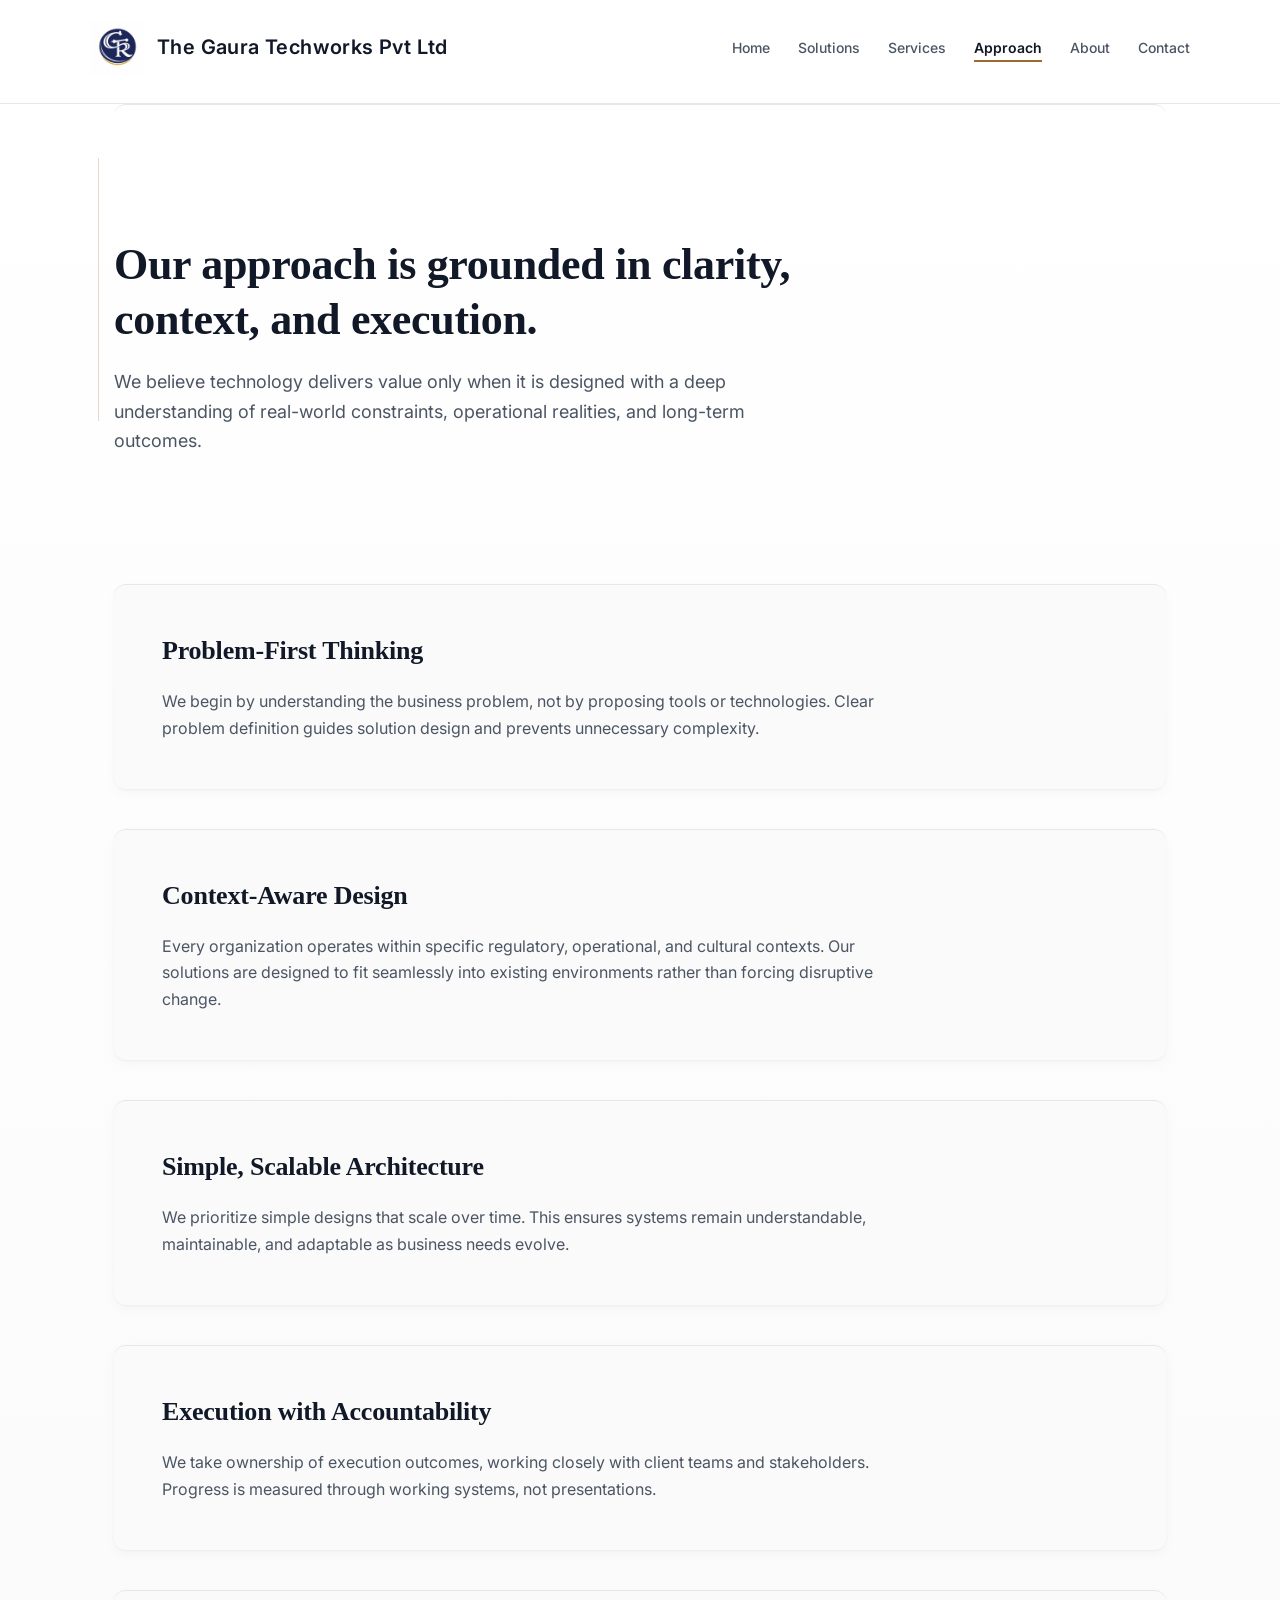
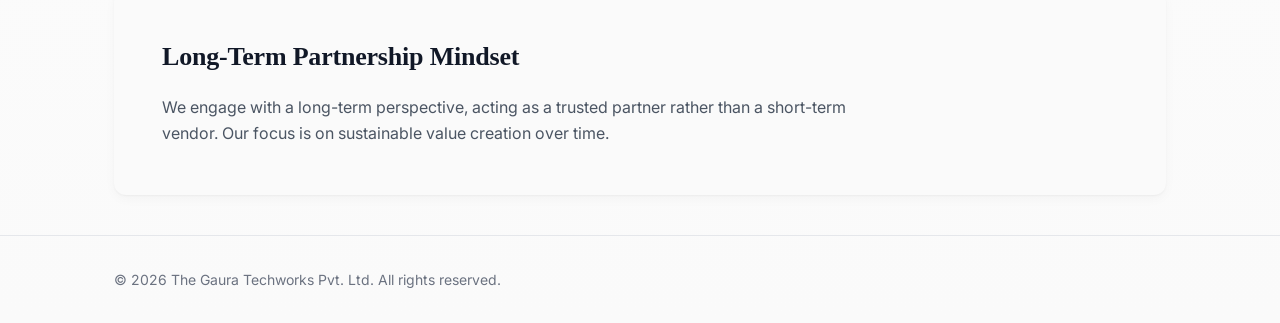
==== pages/approach.html @ e9a88109 "Initial static website commit" ====
<!DOCTYPE html>
<html lang="en">

<head>
    <meta charset="UTF-8" />
    <meta name="viewport" content="width=device-width, initial-scale=1.0" />
    <title>Our Approach | The Gaura Techworks</title>
    <link rel="icon" type="image/png" sizes="32x32" href="../images/favicon/tgr-favicon.png">
    <link rel="icon" type="image/png" sizes="16x16" href="../images/favicon/tgr-favicon.png">
    <link rel="apple-touch-icon" href="../images/favicon/apple-touch-icon.png">
    <link rel="preconnect" href="https://fonts.googleapis.com">
    <link rel="preconnect" href="https://fonts.gstatic.com" crossorigin>
    <link href="https://fonts.googleapis.com/css2?family=Inter:wght@400;500;600&display=swap" rel="stylesheet">
    <link rel="stylesheet" href="../css/styles.css">
    <script src="../scripts/common.js" defer></script>
</head>

<body class="page-approach">

    <!-- Header / Navigation -->
    <header>
        <div class="container nav">
            <!--div class="logo">The Gaura Techworks</div-->
            <a href="../index.html" class="brand">
                <img src="../images/thegaura-logo.png" alt="Gaura logo" class="brand-mark">
                <span class="brand-name">The Gaura Techworks Pvt Ltd</span>
            </a>
            <nav class="nav-links">
                <a href="../index.html">Home</a>
                <a href="solutions.html">Solutions</a>
                <a href="services.html">Services</a>
                <a href="approach.html" class="active">Approach</a>
                <a href="about.html">About</a>
                <a href="contact.html">Contact</a>
            </nav>

        </div>
    </header>

    <!-- Hero -->
    <main class="container">
    
        <section class="hero">
            <h1>Our approach is grounded in clarity, context, and execution.</h1>
            <p>
                We believe technology delivers value only when it is designed with a deep
                understanding of real-world constraints, operational realities, and long-term
                outcomes.
            </p>
        </section>
    
        <section>
            <h2>Problem-First Thinking</h2>
            <p>
                We begin by understanding the business problem, not by proposing tools or
                technologies. Clear problem definition guides solution design and prevents
                unnecessary complexity.
            </p>
        </section>
    
        <section>
            <h2>Context-Aware Design</h2>
            <p>
                Every organization operates within specific regulatory, operational, and
                cultural contexts. Our solutions are designed to fit seamlessly into existing
                environments rather than forcing disruptive change.
            </p>
        </section>
    
        <section>
            <h2>Simple, Scalable Architecture</h2>
            <p>
                We prioritize simple designs that scale over time. This ensures systems remain
                understandable, maintainable, and adaptable as business needs evolve.
            </p>
        </section>
    
        <section>
            <h2>Execution with Accountability</h2>
            <p>
                We take ownership of execution outcomes, working closely with client teams and
                stakeholders. Progress is measured through working systems, not presentations.
            </p>
        </section>
    
        <section>
            <h2>Long-Term Partnership Mindset</h2>
            <p>
                We engage with a long-term perspective, acting as a trusted partner rather than
                a short-term vendor. Our focus is on sustainable value creation over time.
            </p>
        </section>
    
    </main>



    <!-- Footer -->
    <footer>
        <div class="container">
            © 2026 The Gaura Techworks Pvt. Ltd. All rights reserved.
        </div>
    </footer>

</body>

</html>
---- css/styles.css ----
/* -------- Base Reset -------- */
:root {
  --gaura-text-primary: #111827;     /* Authority */
  --gaura-text-secondary: #4b5563;   /* Calm */
  --gaura-accent: #9A6A2F;           /* Earthy gold */
  --gaura-border: #e5e7eb;           /* Soft structure */
  --gaura-bg-soft: #fafafa;          /* Very light neutral */
}

* {
    margin: 0;
    padding: 0;
    box-sizing: border-box;
}

body {
  background-color: #ffffff;
  /*background-image:
    linear-gradient(to right, rgba(0,0,0,0.01) 1px, transparent 1px),
    linear-gradient(to bottom, rgba(0,0,0,0.01) 1px, transparent 1px);
  background-size: 48px 48px;*/
  background: linear-gradient(#ffffff, #fafafa);
  font-family: 'Inter', -apple-system, BlinkMacSystemFont, "Segoe UI", Roboto, Arial, sans-serif;
  font-size: 16px;
  line-height: 1.65;
  color: var(--gaura-text-secondary);
}

body.scrolled header {
  box-shadow: 0 2px 8px rgba(0, 0, 0, 0.06);
}

main {
  padding-top: 24px;
}

a {
    text-decoration: none;
    color: inherit;
}

/* -------- Layout -------- */
.container {
    max-width: 1100px;
    margin: 0 auto;
    padding: 0 24px;
}

header {
    border-bottom: 1px solid #e5e7eb;
    padding-bottom: 8px;
    transition: box-shadow 0.2s ease;
}

header {
  position: sticky;
  top: 0;
  z-index: 1000;
  background-color: #ffffff;
  border-bottom: 1px solid var(--gaura-border);
}

.header-inner {
  display: flex;
  align-items: center;
  justify-content: space-between;
}

.brand {
  display: flex;
  align-items: center; /* key change */
  gap: 12px;
}

.brand-mark {
  height: 55px;      /* 👈 primary control */
  width: auto;       /* maintains aspect ratio */
  flex-shrink: 0;    /* prevents squishing */
}

.brand-name {
  font-family: 'Inter', -apple-system, BlinkMacSystemFont, "Segoe UI", Roboto, Arial, sans-serif;
  font-size: 20px;        /* slightly smaller, more precise */
  font-weight: 600;
  letter-spacing: 0.02em;
  color: var(--gaura-text-primary);
  white-space: nowrap;
}

.logo {
    font-size: 20px;
    font-weight: 600;
    letter-spacing: 0.3px;
}

/* ------ nav links --------*/
.nav {
    display: flex;
    justify-content: space-between;
    align-items: center;
    padding: 20px 0;
}

.nav-links a {
    margin-left: 24px;
    font-size: 14px;
    color: #374151;
}

.nav-links a:hover {
    color: #111827;
}

.nav-links a {
  position: relative;
  color: var(--gaura-text-secondary);
}

.nav-links a.active {
  color: var(--gaura-text-primary);
  font-weight: 600;
}

.nav-links a.active::after {
  content: "";
  position: absolute;
  left: 0;
  bottom: -6px;
  width: 100%;
  height: 2px;
  background-color: var(--gaura-accent);
}

/* -------- Hero -------- */
.hero {
  padding: 88px 0 72px;
  position: relative;
}

.hero {
  padding: 120px 0 88px;
  margin-bottom: 24px;
}

.hero::before {
  content: "";
  position: absolute;
  left: -16px;
  top: 12%;
  width: 1px;
  height: 60%;
  background-color: var(--gaura-accent);
  opacity: 0.25;
}

.hero h1 {
  font-size: 40px;
  font-weight: 600;
  max-width: 720px;
  letter-spacing: -0.3px;
}

.hero h1 {
  font-size: 44px;
  max-width: 760px;
  margin-top: 12px;
}

.hero p {
  margin-top: 20px;
  max-width: 640px;
  font-size: 18px;
  color: var(--gaura-text-secondary);
}

.home-hero {
  display: grid;
  grid-template-columns: 1.2fr 1fr;
  align-items: center;
  gap: 60px;
  min-height: 85vh;
  padding: 80px 0;
}

.hero-title {
  font-family: "Inter", sans-serif;
  font-size: clamp(52px, 6vw, 76px);
  font-weight: 700;
  line-height: 1.05;
  letter-spacing: 0.04em;
  margin-bottom: 24px;
  text-transform: uppercase;
}

.hero-title::after {
  content: "";
  display: block;
  width: 64px;
  height: 3px;
  background: var(--gaura-accent);
  margin-top: 18px;
}


.hero-tagline {
  font-family: "Source Serif 4", serif;
  font-size: 22px;
  font-weight: 500;
  margin-bottom: 20px;
  max-width: 560px;
}

.hero-description {
  font-size: 16px;
  line-height: 1.6;
  color: #4b5563; /* neutral grey */
  max-width: 560px;
}

.hero-visual {
  display: flex;
  justify-content: center;
  align-items: center;
}

.hero-svg {
  width: 100%;
  max-width: 520px;
  height: auto;
  opacity: 0.9;
}

/* -------- Section -------- */
section {
  padding: 72px 0;
  border-top: 1px solid var(--gaura-border);
}

section {
  position: relative;
}
/*
section:not(.hero)::after {
  content: "";
  position: absolute;
  bottom: 0;
  left: 0;
  width: 64px;
  height: 1px;
  background-color: var(--gaura-border);
}
*/
section:nth-of-type(even) {
  background-color: var(--gaura-bg-soft);
}


section h2 {
  font-size: 26px;
  font-weight: 600;
  margin-bottom: 20px;
  letter-spacing: -0.2px;
  position: relative;
  margin-top: 0;
}

/* section h2::after {
  content: "";
  display: block;
  width: 36px;
  height: 2px;
  background-color: var(--gaura-accent);
  margin-top: 8px;
} */

section p {
    max-width: 720px;
    color: #4b5563;
}

section {
  background-color: #fafafa;               /* soft neutral */
  padding: 48px 48px;
  margin: 40px 0;
  border-radius: 12px;
  box-shadow: 
    0 1px 2px rgba(0, 0, 0, 0.04),
    0 4px 12px rgba(0, 0, 0, 0.03);
}

section.hero {
  background-color: transparent;
  box-shadow: none;
  padding: 120px 0 88px;
  margin: 0;
}

section:not(.hero):hover {
  box-shadow:
    0 2px 4px rgba(0, 0, 0, 0.05),
    0 8px 20px rgba(0, 0, 0, 0.05);
}

.section-title {
  display: flex;
  align-items: center;
  gap: 12px;
  margin-bottom: 12px;
}

.section-text {
  display: flex;
  flex-direction: column;
}

.section-text::after {
  content: "";
  width: 36px;
  height: 2px;
  background-color: var(--gaura-accent);
  margin-top: 8px;
}

.section-icon {
  font-size: 18px;
  color: var(--gaura-accent);
  margin-top: 4px; /* aligns with text baseline */
}

/* -------- Cards -------- */
.grid {
    display: grid;
    grid-template-columns: repeat(auto-fit, minmax(260px, 1fr));
    gap: 24px;
    margin-top: 32px;
}

.card {
  padding: 28px;
  border: 1px solid var(--gaura-border);
  border-left: 3px solid var(--gaura-accent);
  border-radius: 10px;
  background-color: #ffffff;
}

.card:hover {
  transform: translateY(-2px);
  box-shadow: 0 8px 24px rgba(0,0,0,0.06);
}

.card h3 {
    font-size: 18px;
    margin-bottom: 8px;
}

.card p {
    font-size: 14px;
    color: #4b5563;
}

/* -------- Footer -------- */
footer {
    border-top: 1px solid #e5e7eb;
    padding: 32px 0;
    font-size: 14px;
    color: #6b7280;
}

@media (max-width: 640px) {
    .hero h1 {
        font-size: 32px;
    }
}

h1, h2, h3 {
  font-family: 'Source Serif 4', Georgia, serif;
  color: var(--gaura-text-primary);
}

h1 {
  font-size: 44px;
  font-weight: 600;
  line-height: 1.25;
  letter-spacing: -0.25px;
}

h2 {
  font-size: 28px;
  font-weight: 500;
  line-height: 1.35;
}

h3 {
  font-size: 20px;
  font-weight: 500;
}

p {
    color: #4b5563;
}

.accent {
    color: #9A6A2F;
}

.nav-links a {
  margin-left: 24px;
  font-size: 14px;
  color: var(--gaura-text-secondary);
  font-weight: 500;
  position: relative;
}

.nav-links a::after {
  content: "";
  position: absolute;
  left: 0;
  bottom: -6px;
  width: 0;
  height: 1px;
  background-color: var(--gaura-accent);
  transition: width 0.2s ease;
}

.nav-links a:hover::after {
  width: 100%;
}

.nav-links a:hover {
    color: #111827;
}

section ul {
  list-style: none;
  padding-left: 0;
  margin-top: 16px;
}

section li {
  position: relative;
  padding-left: 20px;
  margin-bottom: 10px;
  line-height: 1.6;
}

section li::before {
  content: "–";
  position: absolute;
  left: 0;
  top: 0;
  color: var(--gaura-text-secondary);
  font-weight: 500;
  opacity: 0.7;
}


section li::marker {
  color: var(--gaura-text-secondary);
}


.contact-form {
  max-width: 560px;
  margin-top: 24px;
}

.form-group {
  margin-bottom: 16px;
}

.form-group label {
  display: block;
  font-size: 14px;
  margin-bottom: 6px;
  color: var(--gaura-text-secondary);
}

.form-group input,
.form-group textarea {
  width: 100%;
  padding: 10px 12px;
  font-size: 14px;
  border: 1px solid var(--gaura-border);
  border-radius: 6px;
  font-family: inherit;
}

.form-group input:focus,
.form-group textarea:focus {
  outline: none;
  border-color: var(--gaura-accent);
}

button[type="submit"] {
  margin-top: 8px;
  padding: 10px 18px;
  font-size: 14px;
  font-weight: 500;
  color: #ffffff;
  background-color: var(--gaura-accent);
  border: none;
  border-radius: 6px;
  cursor: pointer;
}

button[type="submit"]:hover {
  opacity: 0.9;
}

.home-cards {
  display: grid;
  grid-template-columns: repeat(3, 1fr);
  gap: 24px;
}

@media (max-width: 768px) {
  .home-cards {
    grid-template-columns: 1fr;
  }
}

@media (max-width: 768px) {
  .contact-form {
    max-width: 100%;
  }
}

@media (max-width: 768px) {
  .hero-visual {
    height: 180px;
  }
}

@media (max-width: 900px) {
  .home-hero {
    grid-template-columns: 1fr;
    gap: 40px;
    min-height: auto;
  }

  .hero-title {
    font-size: 42px;
  }

  .hero-tagline {
    font-size: 20px;
  }

  .hero-visual {
    order: -1;
  }
}


/* ---- Hero Fade-in Animation ---- */

.fade-in {
  opacity: 0;
  transform: translateY(12px);
  transition: opacity 0.6s ease-out, transform 0.6s ease-out;
}

.fade-in.show {
  opacity: 1;
  transform: translateY(0);
}

/* Slight stagger for hierarchy */
.fade-in.delay-1 {
  transition-delay: 0.15s;
}

.fade-in.delay-2 {
  transition-delay: 0.3s;
}

.fade-in.delay-3 {
  transition-delay: 0.45s;
}
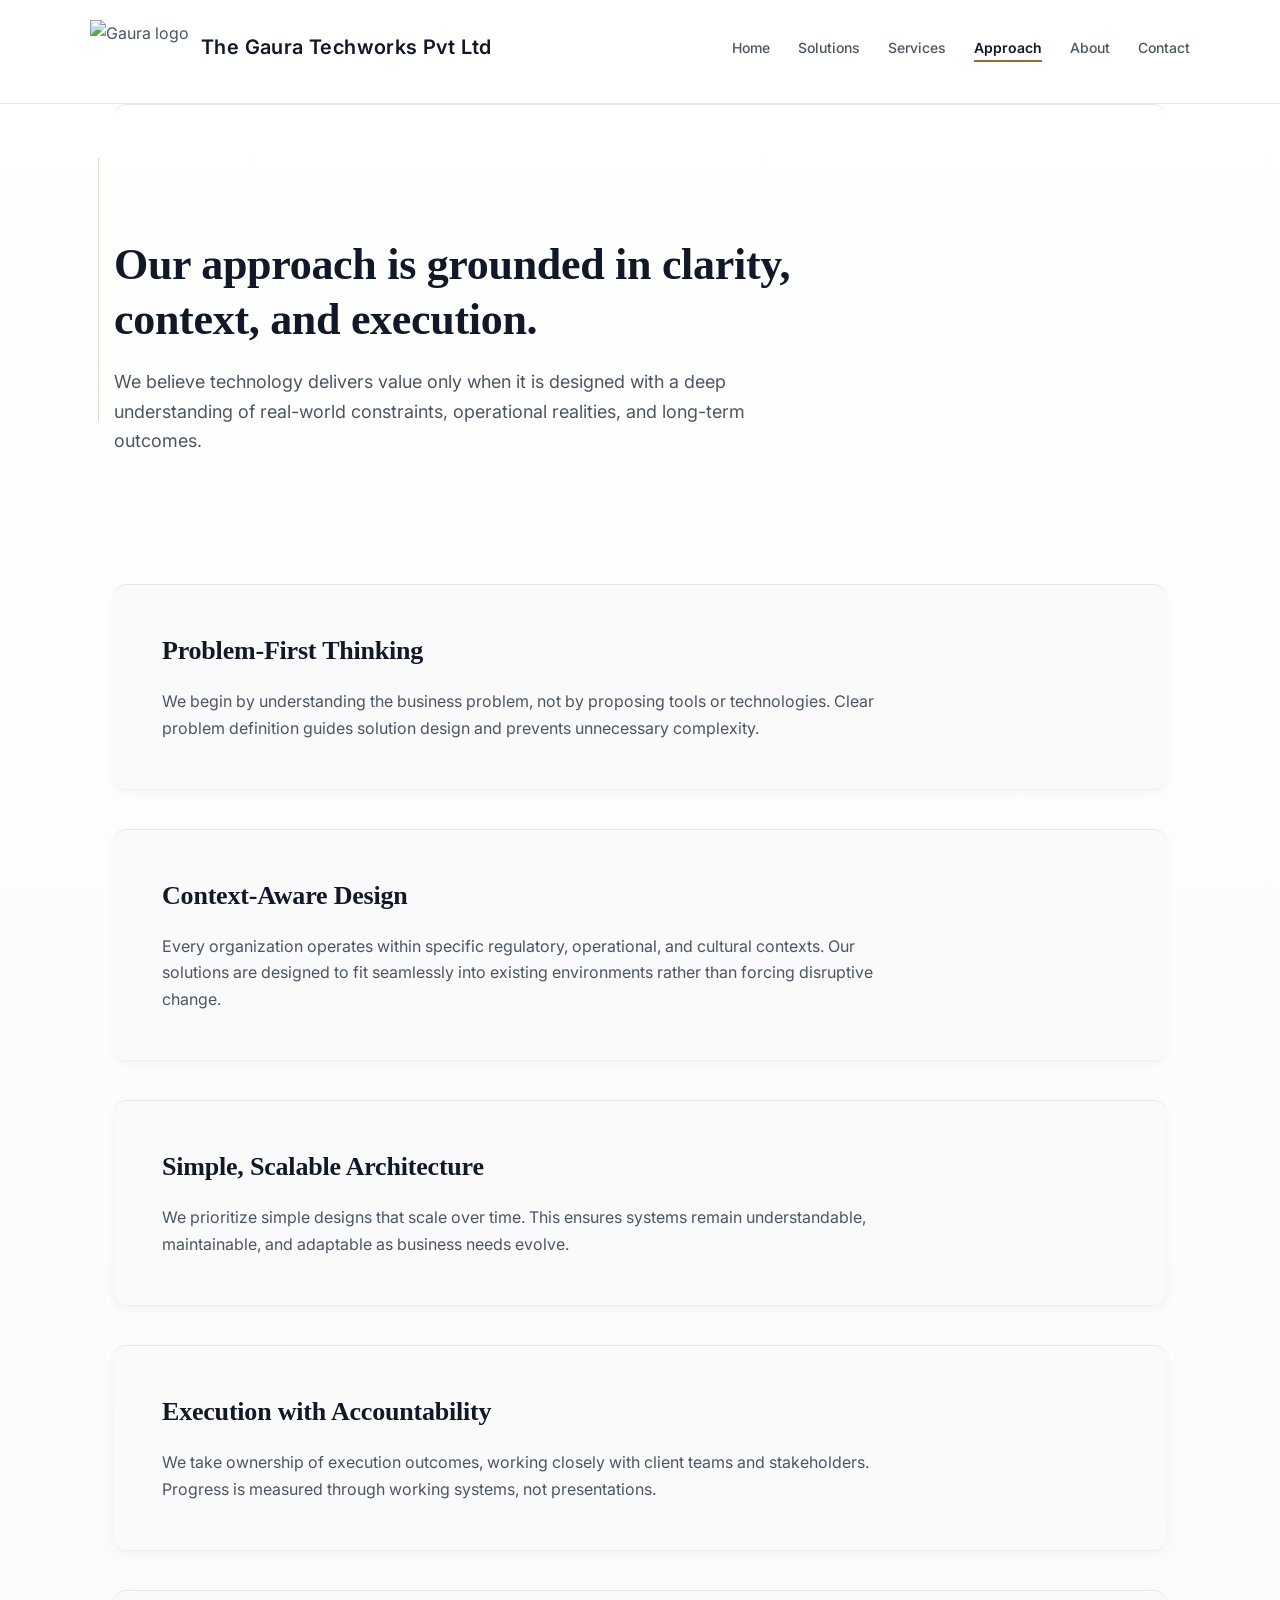
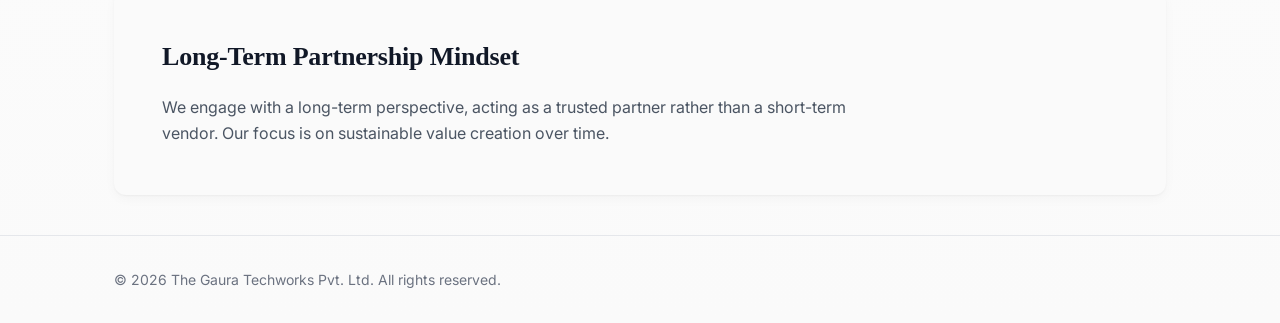
==== commit 0b3d41b7: "Updated other pages with latest logo" ====
--- a/pages/approach.html
+++ b/pages/approach.html
@@ -22,7 +22,7 @@
         <div class="container nav">
             <!--div class="logo">The Gaura Techworks</div-->
             <a href="../index.html" class="brand">
-                <img src="../images/thegaura-logo.png" alt="Gaura logo" class="brand-mark">
+                <img src="images/Gemini_Generated_Image_hbbd80hbbd80hbbd.png" alt="Gaura logo" class="brand-mark">
                 <span class="brand-name">The Gaura Techworks Pvt Ltd</span>
             </a>
             <nav class="nav-links">
